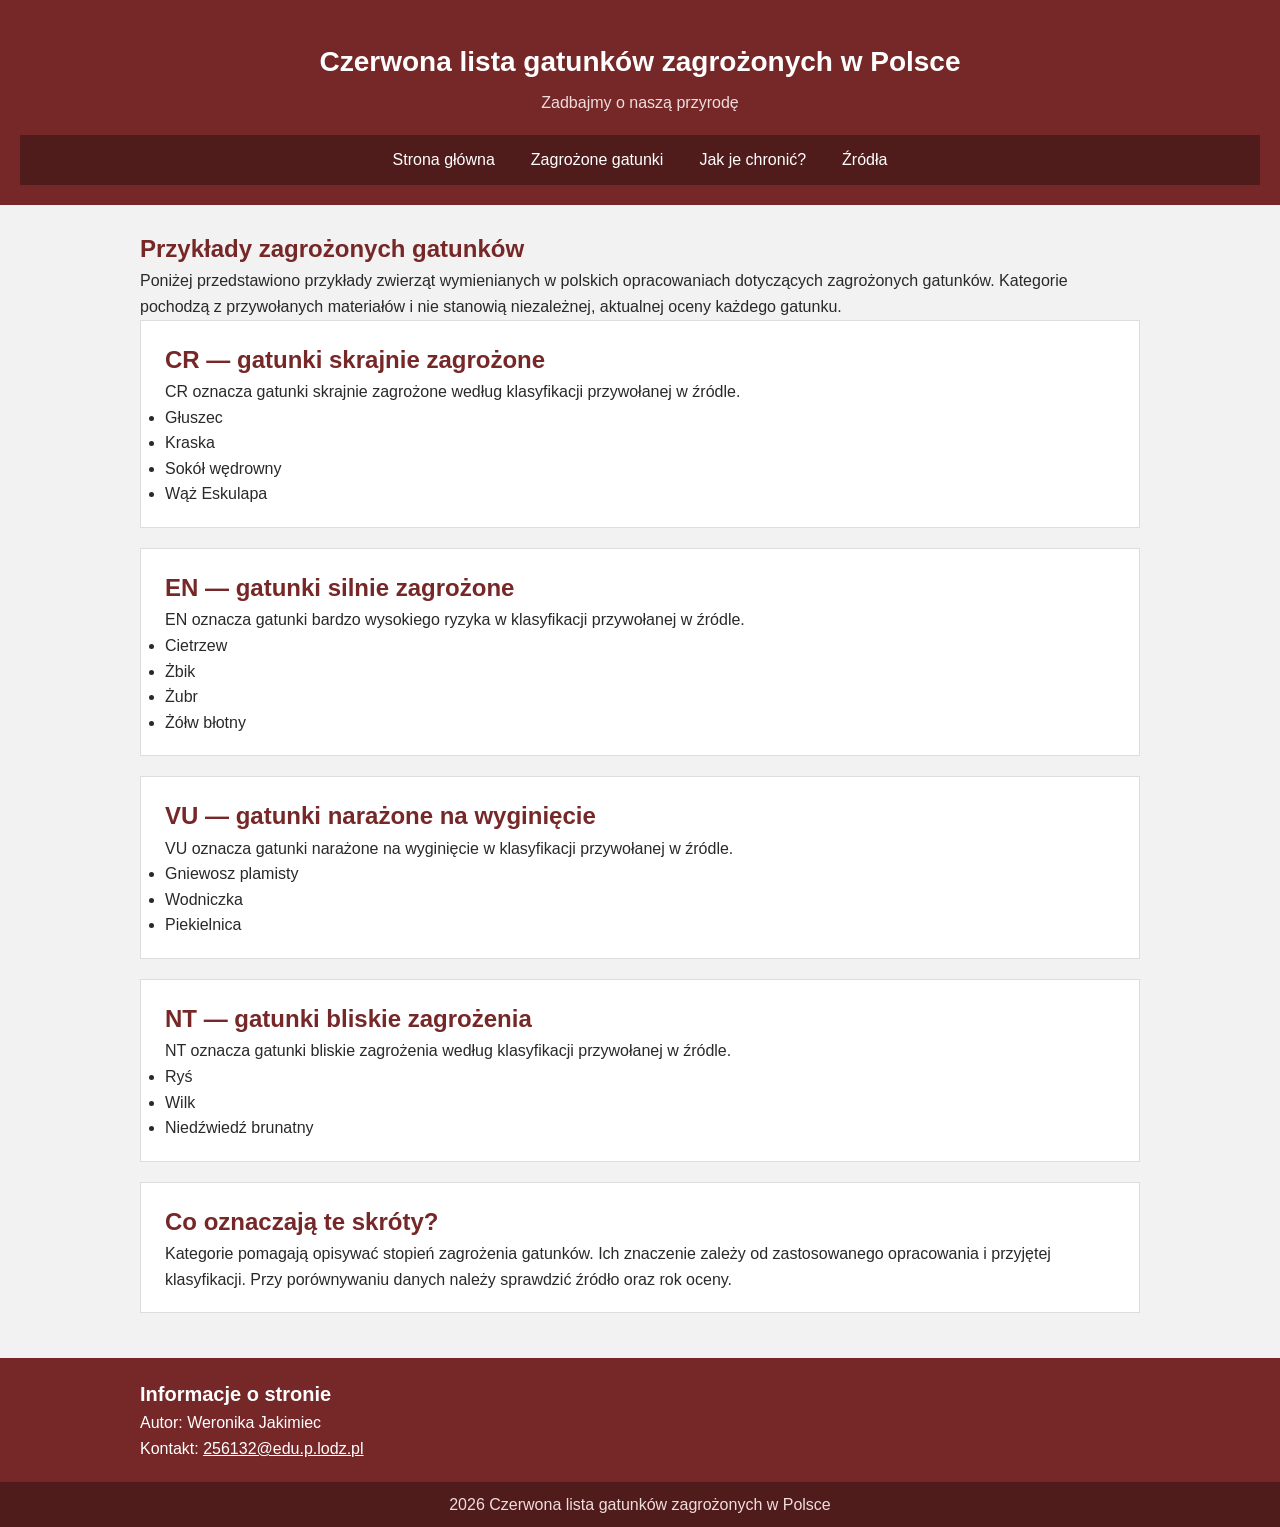
==== gatunki.html @ 68bc6d5d "dodanie podstron i pliku style" ====
<!doctype html>
<html lang="pl">
  <head>
    <meta charset="UTF-8" />
    <title>Zagrożone gatunki zwierząt — Polska</title>

    <meta name="author" content="Weronika Jakimiec" />
    <meta
      name="description"
      content="Przykłady gatunków zwierząt wymienianych w polskich czerwonych księgach."
    />
    <meta
      name="keywords"
      content="głuszec, żubr, żbik, ryś, wodniczka, zagrożone zwierzęta"
    />

    <link rel="stylesheet" href="style.css" />
  </head>

  <body>
    <header>
      <div class="content">
        <h1>
          <a href="index.html">
            Czerwona lista gatunków zagrożonych w Polsce
          </a>
        </h1>
        <p class="slogan">Zadbajmy o naszą przyrodę</p>
      </div>

      <nav>
        <ul>
          <li><a href="index.html">Strona główna</a></li>
          <li><a href="gatunki.html">Zagrożone gatunki</a></li>
          <li><a href="ochrona.html">Jak je chronić?</a></li>
          <li><a href="zrodla.html">Źródła</a></li>
        </ul>
      </nav>
    </header>

    <main class="content page-content">
      <h2>Przykłady zagrożonych gatunków</h2>

      <p>
        Poniżej przedstawiono przykłady zwierząt wymienianych w polskich
        opracowaniach dotyczących zagrożonych gatunków. Kategorie pochodzą z
        przywołanych materiałów i nie stanowią niezależnej, aktualnej oceny
        każdego gatunku.
      </p>

      <section class="section-box">
        <h2>CR — gatunki skrajnie zagrożone</h2>
        <p>
          CR oznacza gatunki skrajnie zagrożone według klasyfikacji przywołanej
          w źródle.
        </p>
        <ul>
          <li>Głuszec</li>
          <li>Kraska</li>
          <li>Sokół wędrowny</li>
          <li>Wąż Eskulapa</li>
        </ul>
      </section>

      <section class="section-box">
        <h2>EN — gatunki silnie zagrożone</h2>
        <p>
          EN oznacza gatunki bardzo wysokiego ryzyka w klasyfikacji przywołanej
          w źródle.
        </p>
        <ul>
          <li>Cietrzew</li>
          <li>Żbik</li>
          <li>Żubr</li>
          <li>Żółw błotny</li>
        </ul>
      </section>

      <section class="section-box">
        <h2>VU — gatunki narażone na wyginięcie</h2>
        <p>
          VU oznacza gatunki narażone na wyginięcie w klasyfikacji przywołanej w
          źródle.
        </p>
        <ul>
          <li>Gniewosz plamisty</li>
          <li>Wodniczka</li>
          <li>Piekielnica</li>
        </ul>
      </section>

      <section class="section-box">
        <h2>NT — gatunki bliskie zagrożenia</h2>
        <p>
          NT oznacza gatunki bliskie zagrożenia według klasyfikacji przywołanej
          w źródle.
        </p>
        <ul>
          <li>Ryś</li>
          <li>Wilk</li>
          <li>Niedźwiedź brunatny</li>
        </ul>
      </section>

      <section class="section-box">
        <h2>Co oznaczają te skróty?</h2>
        <p>
          Kategorie pomagają opisywać stopień zagrożenia gatunków. Ich znaczenie
          zależy od zastosowanego opracowania i przyjętej klasyfikacji. Przy
          porównywaniu danych należy sprawdzić źródło oraz rok oceny.
        </p>
      </section>
    </main>

    <footer>
      <div class="content footer-content">
        <h2>Informacje o stronie</h2>
        <p>Autor: Weronika Jakimiec</p>
        <p>
          Kontakt:
          <a href="mailto:256132@edu.p.lodz.pl"> 256132@edu.p.lodz.pl </a>
        </p>
      </div>

      <div class="copyright">
        <p>2026 Czerwona lista gatunków zagrożonych w Polsce</p>
      </div>
    </footer>
  </body>
</html>
---- style.css ----
/* Podstawowy wygląd strony */

* {
    margin: 0;
    padding: 0;
    box-sizing: border-box;
}

body {
    font-family: Arial, Helvetica, sans-serif;
    font-size: 16px;
    line-height: 1.6;
    color: #292929;
    background-color: #f2f2f2;

    min-height: 100vh;
    display: flex;
    flex-direction: column;
}

/* Wspólny kontener */

.content {
    width: min(1000px, 90%);
    margin: 0 auto;
}

/* Nagłówek strony */

header {
    background-color: #762727;
    color: white;
    padding: 20px;
    text-align: center;
}

header .content {
    padding: 20px 0;
}

header h1 {
    margin: 0;
    font-size: 28px;
}

header h1 a {
    color: white;
    text-decoration: none;
}

header h1 a:hover {
    text-decoration: underline;
}

.slogan {
    margin: 5px 0 0;
    color: #f1dddd;
}

/* Menu nawigacyjne */

nav {
    background-color: #501b1b;

}

nav ul {
    width: min(1000px, 100%);
    margin: 0 auto;
    padding: 0;
    list-style: none;

    display: flex;
    justify-content: center;
}

nav li {
    float: left;
}

nav a {
    display: block;
    padding: 12px 18px;
    color: white;
    text-decoration: none;

    transition: all 0.3s ease;
}

@media (hover:hover) {
    nav a:hover {
        background-color: #963d3d;
    }
}

/* Baner tekstowy */

.banner {
    padding: 40px 0;
    text-align: center;
    color: white;
    background-color: #9b4545;
    border-bottom: 5px solid #d5b7a0;
}

.banner h2 {
    margin: 0 0 10px;
    font-size: 30px;
}

.banner p {
    margin: 0;
    font-size: 18px;
}

/* Sekcje na stronie głównej */

main {
    flex: 1;
    padding: 20px, 10%;
}

.sections {
    display: flex;
    gap: clamp(1rem, 2vw, 3rem);
    padding: 25px 0 30px;
}

.section-box {
    flex: 1;
    min-width: 0;
    margin-bottom: 20px;
    padding: 20px 24px;
    background-color: white;
    border: 1px solid #dddddd;
}

.section-box h2 {
    margin-top: 0;
    color: #762727;
}

.section-box p:last-child {
    margin-bottom: 0;
}

a {
    color: #762727;
}

/* Główna treść podstron */

.page-content {
    padding-top: 25px;
    padding-bottom: 25px;
}

.page-content>h2 {
    color: #762727;
}

/* Kolumny i obrazy */

.kolumna {
    flex: 1;
    min-width: 0;
    background-color: #ecf0f1;
    padding: 20px;
    border-radius: 8px;
}

.kolumna h2 {
    margin-bottom: 15PX;
}

.kolumna img {
    width: 100%;
    height: auto;
}

/* Stopka */

footer {
    background-color: #762727;
    color: white;
}

.footer-content {
    width: min(1000px, 90%);
    margin: 0 auto;
    padding: 20px 0;
}

.footer-content h2 {
    margin-top: 0;
    font-size: 20px;
}

.footer-content a {
    color: white;
}

.copyright {
    padding: 10px 0;
    text-align: center;
    background-color: #501b1b;
    color: #f1dddd;
}

.copyright p {
    margin: 0;
}

/* Responsywność strony */

@media (max-width: 768px) {
    main {
        padding: 20px, 5%;
    }

    .sections {
        flex-direction: column;
    }

    nav ul {
        flex-direction: column;
    }

    nav a {
        text-align: center;
        padding: 20px;
    }

    nav li {
        margin-bottom: 5px;
    }

    .banner h2 {
        font-size: 25px;
    }

    .banner p {
        font-size: 16px;
    }

    header h1 {
        font-size: 24px;
    }

    .section-box {
        margin-bottom: 0;
    }
}
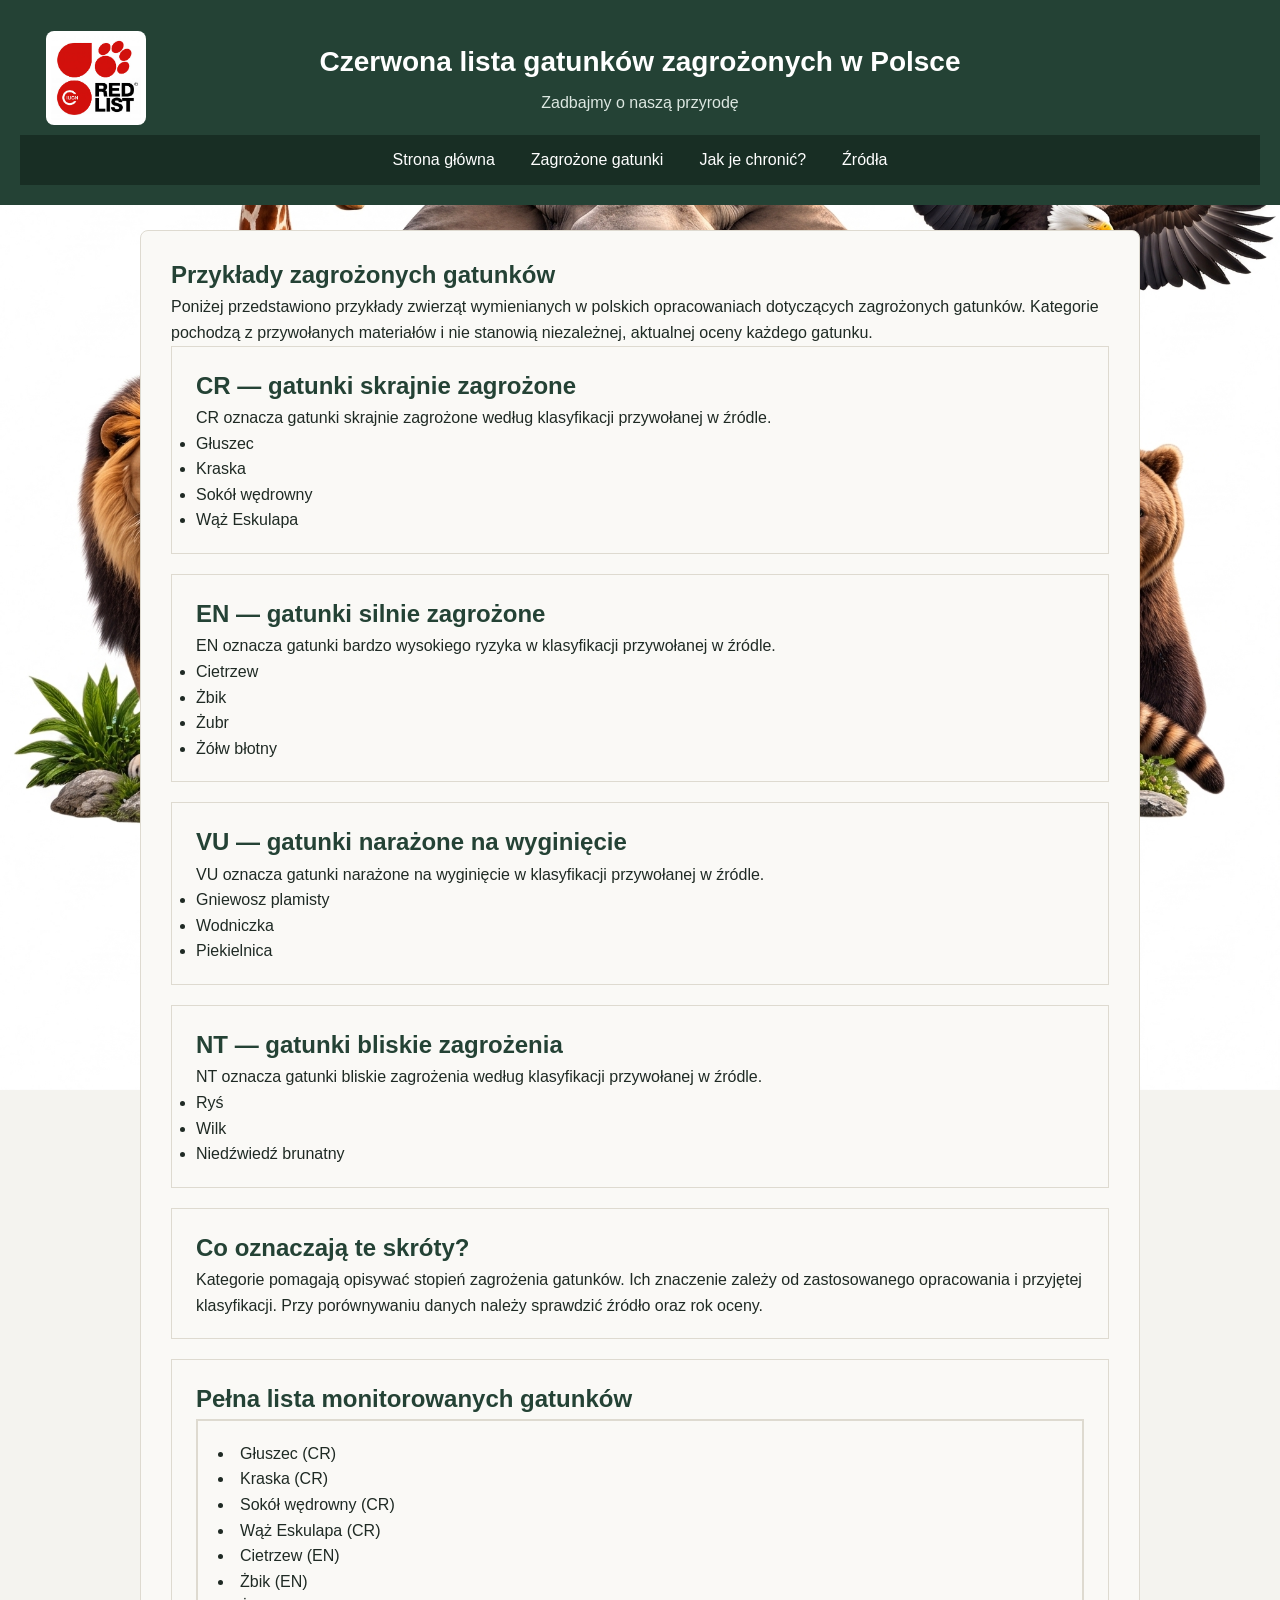
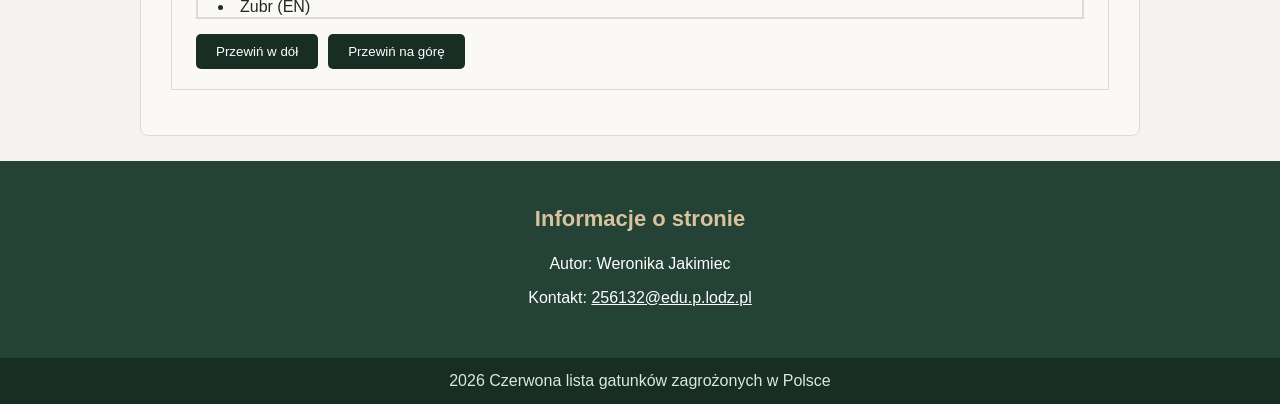
==== commit de095d49: "Chnges" ====
--- a/gatunki.html
+++ b/gatunki.html
@@ -15,21 +15,36 @@
     />
 
     <link rel="stylesheet" href="style.css" />
+    <link
+      rel="stylesheet"
+      href="https://cdn.jsdelivr.net/npm/bootstrap-icons@1.11.3/font/bootstrap-icons.min.css"
+    />
   </head>
 
   <body>
     <header>
-      <div class="content">
-        <h1>
-          <a href="index.html">
-            Czerwona lista gatunków zagrożonych w Polsce
-          </a>
-        </h1>
-        <p class="slogan">Zadbajmy o naszą przyrodę</p>
+      <div class="header-container">
+        <img
+          src="logo-strona.jpg"
+          alt="Logo Czerwonej Listy IUCN"
+          class="logo"
+        />
+
+        <div class="header-text">
+          <h1>
+            <a href="index.html">
+              Czerwona lista gatunków zagrożonych w Polsce
+            </a>
+          </h1>
+          <p class="slogan">Zadbajmy o naszą przyrodę</p>
+        </div>
       </div>
 
       <nav>
-        <ul>
+        <button id="menu-toggle" aria-label="Otwórz menu">
+          <i class="bi bi-list"></i>
+        </button>
+        <ul class="menu">
           <li><a href="index.html">Strona główna</a></li>
           <li><a href="gatunki.html">Zagrożone gatunki</a></li>
           <li><a href="ochrona.html">Jak je chronić?</a></li>
@@ -110,6 +125,38 @@
           porównywaniu danych należy sprawdzić źródło oraz rok oceny.
         </p>
       </section>
+
+      <section class="section-box">
+        <h2>Pełna lista monitorowanych gatunków</h2>
+
+        <div class="lista-gatunkow" id="lista">
+          <ul>
+            <li>Głuszec (CR)</li>
+            <li>Kraska (CR)</li>
+            <li>Sokół wędrowny (CR)</li>
+            <li>Wąż Eskulapa (CR)</li>
+            <li>Cietrzew (EN)</li>
+            <li>Żbik (EN)</li>
+            <li>Żubr (EN)</li>
+            <li>Żółw błotny (EN)</li>
+            <li>Gniewosz plamisty (VU)</li>
+            <li>Wodniczka (VU)</li>
+            <li>Piekielnica (VU)</li>
+            <li>Ryś (NT)</li>
+            <li>Wilk (NT)</li>
+            <li>Niedźwiedź brunatny (NT)</li>
+            <li>Morświn</li>
+            <li>Orzeł przedni</li>
+            <li>Puchacz</li>
+            <li>Nocek łydkowłosy</li>
+          </ul>
+        </div>
+
+        <div class="przyciski">
+          <button id="dol">Przewiń w dół</button>
+          <button id="gora">Przewiń na górę</button>
+        </div>
+      </section>
     </main>
 
     <footer>
@@ -126,5 +173,32 @@
         <p>2026 Czerwona lista gatunków zagrożonych w Polsce</p>
       </div>
     </footer>
+    <script>
+      const hamburger = document.querySelector("#menu-toggle");
+      const menu = document.querySelector(".menu");
+
+      hamburger.addEventListener("click", () => {
+        menu.classList.toggle("active");
+      });
+    </script>
+    <script>
+      const lista = document.querySelector("#lista");
+      const przyciskDol = document.querySelector("#dol");
+      const przyciskGora = document.querySelector("#gora");
+
+      przyciskDol.addEventListener("click", () => {
+        lista.scrollBy({
+          top: 100,
+          behavior: "smooth",
+        });
+      });
+
+      przyciskGora.addEventListener("click", () => {
+        lista.scrollTo({
+          top: 0,
+          behavior: "smooth",
+        });
+      });
+    </script>
   </body>
 </html>
--- a/style.css
+++ b/style.css
@@ -10,8 +10,13 @@
     font-family: Arial, Helvetica, sans-serif;
     font-size: 16px;
     line-height: 1.6;
-    color: #292929;
-    background-color: #f2f2f2;
+    color: #1f2a24;
+    background-color: #f4f3ef;
+    background-image: url("tło.jpg");
+    background-size: cover;
+    background-position: center;
+    background-repeat: no-repeat;
+    background-attachment: fixed;
 
     min-height: 100vh;
     display: flex;
@@ -28,7 +33,7 @@
 /* Nagłówek strony */
 
 header {
-    background-color: #762727;
+    background-color: #244235;
     color: white;
     padding: 20px;
     text-align: center;
@@ -54,14 +59,34 @@
 
 .slogan {
     margin: 5px 0 0;
-    color: #f1dddd;
+    color: #dce7e1;
+}
+
+.header-container {
+    display: flex;
+    align-items: center;
+    justify-content: center;
+    position: relative;
+    padding: 20px 0;
+}
+
+.logo {
+    position: absolute;
+    left: 2vw;
+    width: 100px;
+    height: auto;
+    background-color: white;
+    padding: 5px;
+    border-radius: 8px;
 }
 
 /* Menu nawigacyjne */
 
 nav {
-    background-color: #501b1b;
-
+    background-color: #182e24;
+    position: sticky;
+    top: 0;
+    z-index: 1000;
 }
 
 nav ul {
@@ -89,9 +114,46 @@
 
 @media (hover:hover) {
     nav a:hover {
-        background-color: #963d3d;
-    }
-}
+        background-color: #2f5444;
+        transform: scale(1.05);
+    }
+}
+
+@media (hover:hover) {
+    nav a:hover {
+        background-color: #2f5444;
+        transform: scale(1.05);
+    }
+}
+
+/* Przycisk hamburgera - ukryty na komputerach */
+
+#menu-toggle {
+    display: none;
+    justify-content: center;
+    align-items: center;
+    width: 100%;
+    padding: 15px;
+    border: none;
+    background-color: #182e24;
+    cursor: pointer;
+    transition: background-color 0.3s ease;
+}
+
+#menu-toggle i {
+    font-size: 2rem;
+    color: white;
+    transition: transform 0.3s ease;
+}
+
+#menu-toggle:hover {
+    background-color: #244235;
+}
+
+#menu-toggle:hover i {
+    transform: rotate(90deg);
+}
+
 
 /* Baner tekstowy */
 
@@ -99,8 +161,8 @@
     padding: 40px 0;
     text-align: center;
     color: white;
-    background-color: #9b4545;
-    border-bottom: 5px solid #d5b7a0;
+    background-color: #355e4b;
+    border-bottom: 5px solid #c9b082;
 }
 
 .banner h2 {
@@ -117,7 +179,12 @@
 
 main {
     flex: 1;
-    padding: 20px, 10%;
+    display: flex;
+    gap: clamp(1rem, 2vw, 3rem);
+    padding-left: 10%;
+    padding-right: 10%;
+    padding-top: 20px;
+    padding-bottom: 20px;
 }
 
 .sections {
@@ -131,13 +198,13 @@
     min-width: 0;
     margin-bottom: 20px;
     padding: 20px 24px;
-    background-color: white;
-    border: 1px solid #dddddd;
+    background-color: #faf9f6;
+    border: 1px solid #dedad0;
 }
 
 .section-box h2 {
     margin-top: 0;
-    color: #762727;
+    color: #244235;
 }
 
 .section-box p:last-child {
@@ -145,18 +212,23 @@
 }
 
 a {
-    color: #762727;
+    color: #244235;
 }
 
 /* Główna treść podstron */
 
 .page-content {
-    padding-top: 25px;
-    padding-bottom: 25px;
+    display: block;
+    padding: 25px 30px;
+    margin-top: 25px;
+    margin-bottom: 25px;
+    background-color: #faf9f6;
+    border: 1px solid #dedad0;
+    border-radius: 8px;
 }
 
 .page-content>h2 {
-    color: #762727;
+    color: #244235;
 }
 
 /* Kolumny i obrazy */
@@ -164,7 +236,7 @@
 .kolumna {
     flex: 1;
     min-width: 0;
-    background-color: #ecf0f1;
+    background-color: #faf9f6;
     padding: 20px;
     border-radius: 8px;
 }
@@ -178,37 +250,137 @@
     height: auto;
 }
 
+.lista-gatunkow {
+    max-height: 200px;
+    /* Stała wysokość ukrywająca część listy */
+    overflow: auto;
+    padding: 20px;
+    border: 2px solid #dedad0;
+    background-color: #faf9f6;
+    scroll-behavior: smooth;
+    margin-bottom: 15px;
+}
+
+.lista-gatunkow ul {
+    list-style-position: inside;
+    /* Żeby kropki listy nie wychodziły poza ramkę */
+}
+
+.przyciski {
+    display: flex;
+    gap: 10px;
+}
+
+.przyciski button {
+    padding: 10px 20px;
+    border: none;
+    border-radius: 5px;
+    background-color: #182e24;
+    color: white;
+    cursor: pointer;
+    transition: background-color 0.3s ease;
+}
+
+.przyciski button:hover {
+    background-color: #2f5444;
+}
+
 /* Stopka */
 
 footer {
-    background-color: #762727;
+    background-color: #244235;
     color: white;
 }
 
 .footer-content {
     width: min(1000px, 90%);
     margin: 0 auto;
-    padding: 20px 0;
+    padding: 40px 0;
+    /* Zwiększony odstęp góra-dół z 20px na 40px */
+    text-align: center;
+    /* Dodane wyśrodkowanie całej zawartości */
 }
 
 .footer-content h2 {
     margin-top: 0;
-    font-size: 20px;
+    margin-bottom: 15px;
+    /* Dodany odstęp pod nagłówkiem */
+    font-size: 22px;
+    /* Lekko powiększony nagłówek */
+    color: #d8c39e;
+    /* Zmieniony kolor nagłówka na beżowy (ten sam co pod banerem) */
+}
+
+/* Nowa reguła: dodaje delikatne odstępy między linijkami tekstu */
+.footer-content p {
+    margin-bottom: 8px;
 }
 
 .footer-content a {
     color: white;
+    text-decoration: underline;
+    /* Podkreślenie, żeby adres e-mail był wyraźniejszy */
 }
 
 .copyright {
     padding: 10px 0;
     text-align: center;
-    background-color: #501b1b;
-    color: #f1dddd;
+    background-color: #182e24;
+    color: #dce7e1;
 }
 
 .copyright p {
     margin: 0;
+}
+
+/* Animacja najechania na pudełka sekcji - płynne przejście */
+.section-box,
+.kolumna {
+    transition: transform 0.3s ease;
+}
+
+/* Po najechaniu myszką kafelki nieznacznie się powiększą */
+.section-box:hover,
+.kolumna:hover {
+    transform: scale(1.03);
+}
+
+/* --- KOD OKNA MODALNEGO --- */
+.modal {
+    display: none;
+    position: fixed;
+    inset: 0;
+    background-color: rgba(0, 0, 0, 0.6);
+    justify-content: center;
+    align-items: center;
+    z-index: 2000;
+}
+
+.modal.show {
+    display: flex;
+}
+
+.modal-content {
+    background-color: #faf9f6;
+    padding: 30px;
+    width: min(90%, 400px);
+    border-radius: 8px;
+    position: relative;
+    text-align: center;
+}
+
+.close-btn {
+    position: absolute;
+    top: 10px;
+    right: 15px;
+    border: none;
+    background: none;
+    font-size: 1.5rem;
+    cursor: pointer;
+}
+
+.no-scroll {
+    overflow: hidden;
 }
 
 /* Responsywność strony */
@@ -218,7 +390,7 @@
         padding: 20px, 5%;
     }
 
-    .sections {
+    main {
         flex-direction: column;
     }
 
@@ -250,4 +422,41 @@
     .section-box {
         margin-bottom: 0;
     }
+
+    .header-container {
+        flex-direction: column;
+        text-align: center;
+        position: static;
+    }
+
+    .logo {
+        position: static;
+        margin-bottom: 15px;
+    }
+
+    .header-container {
+        flex-direction: column;
+        text-align: center;
+        position: static;
+    }
+
+    .logo {
+        position: static;
+        margin-bottom: 15px;
+    }
+
+    /* KOD Z KROKU 5: */
+    #menu-toggle {
+        display: flex;
+    }
+
+    .menu {
+        display: none;
+        flex-direction: column;
+        width: 100%;
+    }
+
+    .menu.active {
+        display: flex;
+    }
 }
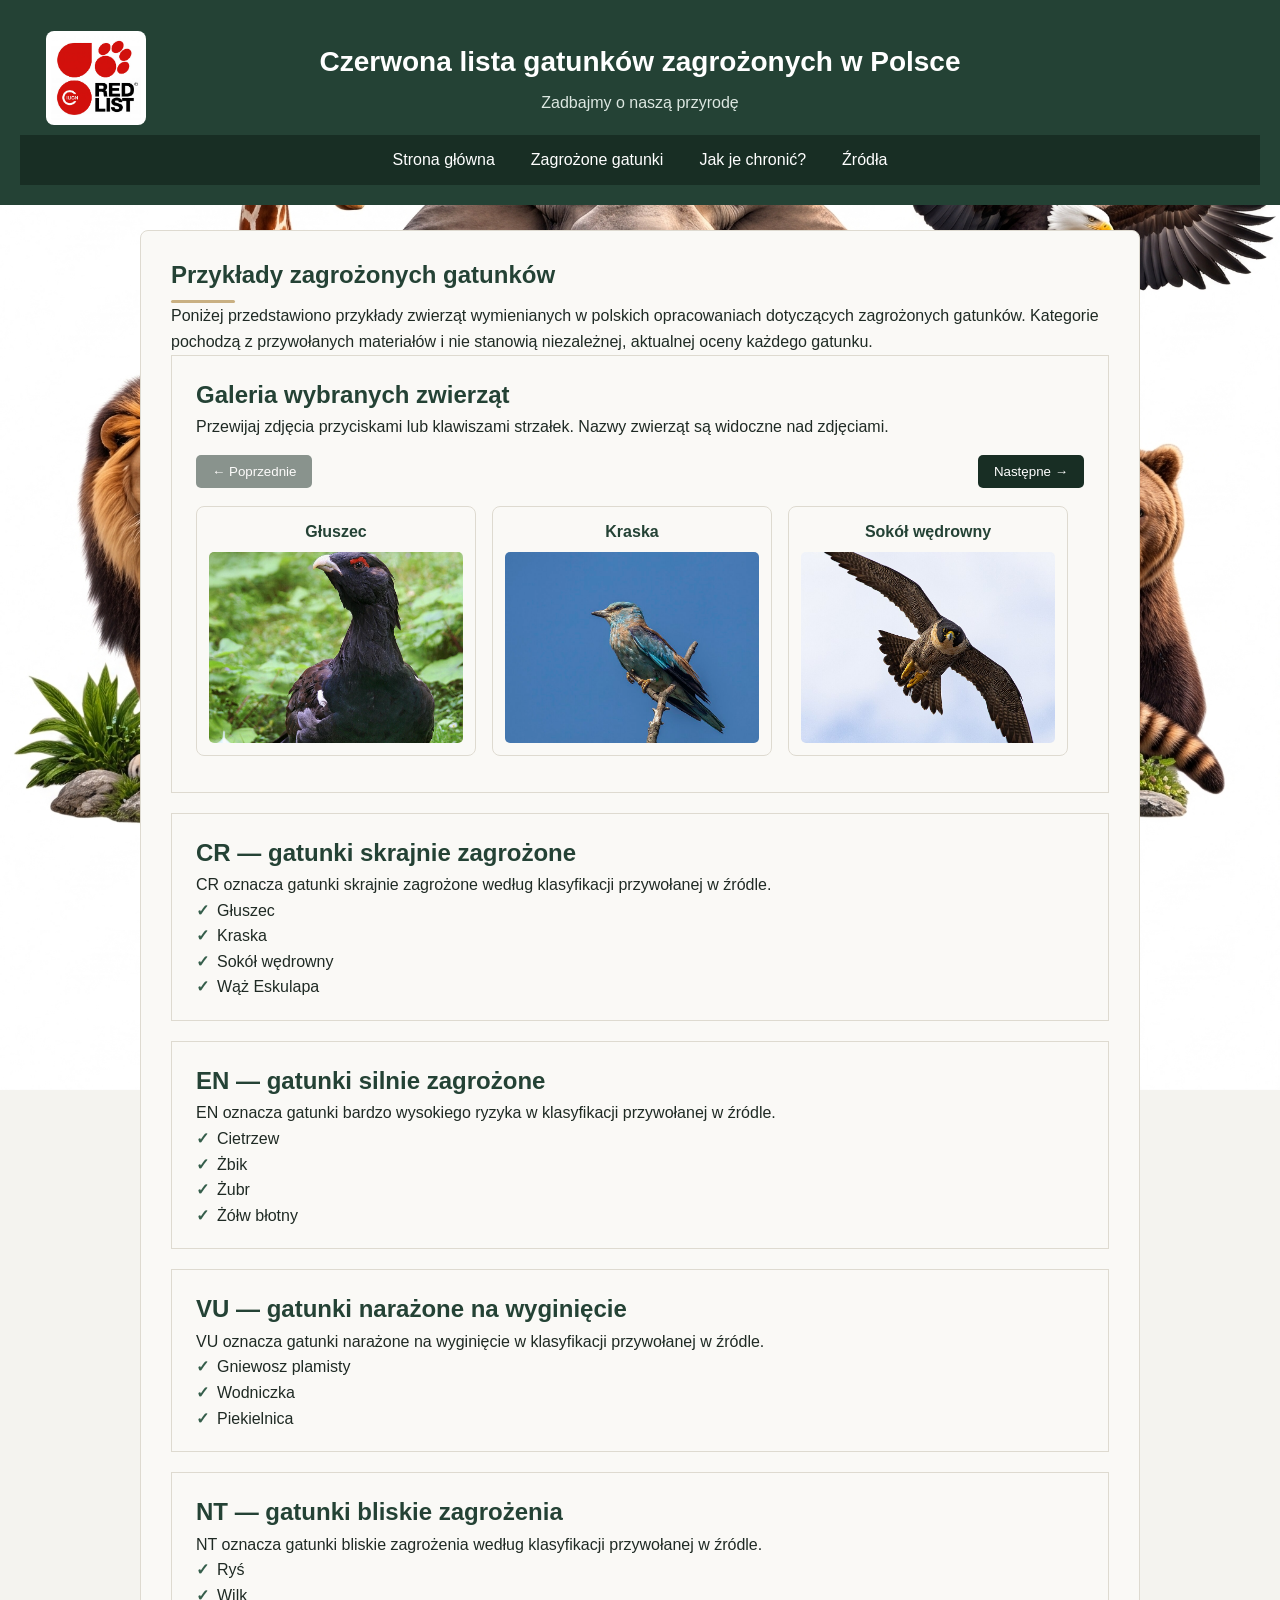
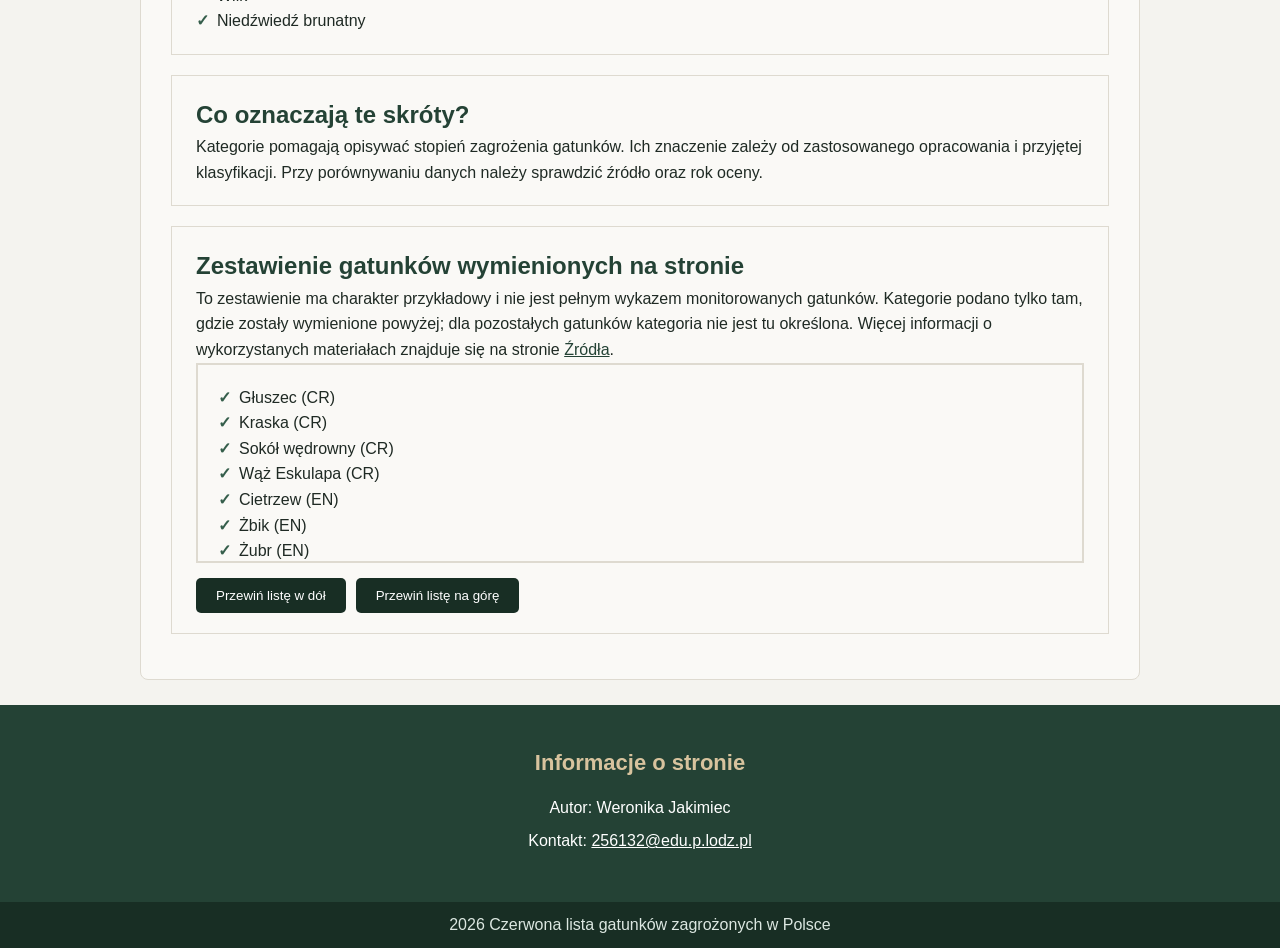
==== commit 9d0d7d23: "a lot of changes, pictures and interactive gallery" ====
--- a/gatunki.html
+++ b/gatunki.html
@@ -25,7 +25,7 @@
     <header>
       <div class="header-container">
         <img
-          src="logo-strona.jpg"
+          src="images/logo-strona.jpg"
           alt="Logo Czerwonej Listy IUCN"
           class="logo"
         />
@@ -41,10 +41,16 @@
       </div>
 
       <nav>
-        <button id="menu-toggle" aria-label="Otwórz menu">
-          <i class="bi bi-list"></i>
+        <button
+          id="menu-toggle"
+          type="button"
+          aria-label="Otwórz menu"
+          aria-controls="menu-list"
+          aria-expanded="false"
+        >
+          <i class="bi bi-list" aria-hidden="true"></i>
         </button>
-        <ul class="menu">
+        <ul class="menu" id="menu-list">
           <li><a href="index.html">Strona główna</a></li>
           <li><a href="gatunki.html">Zagrożone gatunki</a></li>
           <li><a href="ochrona.html">Jak je chronić?</a></li>
@@ -63,6 +69,200 @@
         każdego gatunku.
       </p>
 
+      <section class="section-box galeria-sekcja" aria-labelledby="galeria-title">
+        <h2 id="galeria-title">Galeria wybranych zwierząt</h2>
+        <p>
+          Przewijaj zdjęcia przyciskami lub klawiszami strzałek. Nazwy zwierząt
+          są widoczne nad zdjęciami.
+        </p>
+        <div class="galeria-przyciski">
+          <button
+            id="galeria-wstecz"
+            type="button"
+            aria-label="Przewiń galerię w lewo"
+          >
+            &larr; Poprzednie
+          </button>
+          <button
+            id="galeria-dalej"
+            type="button"
+            aria-label="Przewiń galerię w prawo"
+          >
+            Następne &rarr;
+          </button>
+        </div>
+        <div
+          class="galeria-zwierzat"
+          id="galeria-zwierzat"
+          role="region"
+          aria-label="Galeria zdjęć zagrożonych zwierząt"
+          tabindex="0"
+        >
+          <figure>
+            <figcaption>Głuszec</figcaption>
+            <img
+              src="images/gluszec.jpg"
+              alt="Głuszec w leśnym otoczeniu"
+              loading="lazy"
+              decoding="async"
+            />
+          </figure>
+          <figure>
+            <figcaption>Kraska</figcaption>
+            <img
+              src="images/kraska.jpg"
+              alt="Kraska siedząca na gałęzi"
+              loading="lazy"
+              decoding="async"
+            />
+          </figure>
+          <figure>
+            <figcaption>Sokół wędrowny</figcaption>
+            <img
+              src="images/sokol-wedrowny.jpg"
+              alt="Sokół wędrowny w locie"
+              loading="lazy"
+              decoding="async"
+            />
+          </figure>
+          <figure>
+            <figcaption>Wąż Eskulapa</figcaption>
+            <img
+              src="images/waz-eskulapa.jpg"
+              alt="Wąż Eskulapa"
+              loading="lazy"
+              decoding="async"
+            />
+          </figure>
+          <figure>
+            <figcaption>Cietrzew</figcaption>
+            <img
+              src="images/cietrzew.jpg"
+              alt="Cietrzew"
+              loading="lazy"
+              decoding="async"
+            />
+          </figure>
+          <figure>
+            <figcaption>Żbik</figcaption>
+            <img
+              src="images/zbik.jpg"
+              alt="Żbik europejski"
+              loading="lazy"
+              decoding="async"
+            />
+          </figure>
+          <figure>
+            <figcaption>Żubr</figcaption>
+            <img
+              src="images/zubr.jpg"
+              alt="Żubr w naturalnym otoczeniu"
+              loading="lazy"
+              decoding="async"
+            />
+          </figure>
+          <figure>
+            <figcaption>Żółw błotny</figcaption>
+            <img
+              src="images/zolw-blotny.jpg"
+              alt="Żółw błotny w środowisku naturalnym"
+              loading="lazy"
+              decoding="async"
+            />
+          </figure>
+          <figure>
+            <figcaption>Gniewosz plamisty</figcaption>
+            <img
+              src="images/gniewosz-plamisty.png"
+              alt="Gniewosz plamisty"
+              loading="lazy"
+              decoding="async"
+            />
+          </figure>
+          <figure>
+            <figcaption>Wodniczka</figcaption>
+            <img
+              src="images/wodniczka.jpg"
+              alt="Wodniczka"
+              loading="lazy"
+              decoding="async"
+            />
+          </figure>
+          <figure>
+            <figcaption>Piekielnica</figcaption>
+            <img
+              src="images/piekielnica.jpg"
+              alt="Piekielnica"
+              loading="lazy"
+              decoding="async"
+            />
+          </figure>
+          <figure>
+            <figcaption>Ryś</figcaption>
+            <img
+              src="images/rys.jpg"
+              alt="Ryś euroazjatycki"
+              loading="lazy"
+              decoding="async"
+            />
+          </figure>
+          <figure>
+            <figcaption>Wilk</figcaption>
+            <img
+              src="images/wilk.jpg"
+              alt="Wilk"
+              loading="lazy"
+              decoding="async"
+            />
+          </figure>
+          <figure>
+            <figcaption>Niedźwiedź brunatny</figcaption>
+            <img
+              src="images/niedzwiedz-brunatny.jpg"
+              alt="Niedźwiedź brunatny"
+              loading="lazy"
+              decoding="async"
+            />
+          </figure>
+          <figure>
+            <figcaption>Morświn</figcaption>
+            <img
+              src="images/morswin.jpg"
+              alt="Morświn"
+              loading="lazy"
+              decoding="async"
+            />
+          </figure>
+          <figure>
+            <figcaption>Orzeł przedni</figcaption>
+            <img
+              src="images/orzel-przedni.jpg"
+              alt="Orzeł przedni"
+              loading="lazy"
+              decoding="async"
+            />
+          </figure>
+          <figure>
+            <figcaption>Puchacz</figcaption>
+            <img
+              src="images/puchacz.jpg"
+              alt="Puchacz"
+              loading="lazy"
+              decoding="async"
+            />
+          </figure>
+          <figure>
+            <figcaption>Nocek łydkowłosy</figcaption>
+            <img
+              src="images/nocek-lydkowlosy.jpg"
+              alt="Nocek łydkowłosy"
+              loading="lazy"
+              decoding="async"
+            />
+          </figure>
+        </div>
+      </section>
+
       <section class="section-box">
         <h2>CR — gatunki skrajnie zagrożone</h2>
         <p>
@@ -127,7 +327,14 @@
       </section>
 
       <section class="section-box">
-        <h2>Pełna lista monitorowanych gatunków</h2>
+        <h2>Zestawienie gatunków wymienionych na stronie</h2>
+        <p>
+          To zestawienie ma charakter przykładowy i nie jest pełnym wykazem
+          monitorowanych gatunków. Kategorie podano tylko tam, gdzie zostały
+          wymienione powyżej; dla pozostałych gatunków kategoria nie jest tu
+          określona. Więcej informacji o wykorzystanych materiałach znajduje się
+          na stronie <a href="zrodla.html">Źródła</a>.
+        </p>
 
         <div class="lista-gatunkow" id="lista">
           <ul>
@@ -153,8 +360,8 @@
         </div>
 
         <div class="przyciski">
-          <button id="dol">Przewiń w dół</button>
-          <button id="gora">Przewiń na górę</button>
+          <button id="dol" type="button">Przewiń listę w dół</button>
+          <button id="gora" type="button">Przewiń listę na górę</button>
         </div>
       </section>
     </main>
@@ -178,7 +385,13 @@
       const menu = document.querySelector(".menu");
 
       hamburger.addEventListener("click", () => {
-        menu.classList.toggle("active");
+        const isExpanded = hamburger.getAttribute("aria-expanded") === "true";
+        hamburger.setAttribute("aria-expanded", String(!isExpanded));
+        hamburger.setAttribute(
+          "aria-label",
+          isExpanded ? "Otwórz menu" : "Zamknij menu",
+        );
+        menu.classList.toggle("active", !isExpanded);
       });
     </script>
     <script>
@@ -188,7 +401,7 @@
 
       przyciskDol.addEventListener("click", () => {
         lista.scrollBy({
-          top: 100,
+          top: lista.clientHeight,
           behavior: "smooth",
         });
       });
@@ -199,6 +412,42 @@
           behavior: "smooth",
         });
       });
+
+      const galeria = document.querySelector("#galeria-zwierzat");
+      const przyciskWstecz = document.querySelector("#galeria-wstecz");
+      const przyciskDalej = document.querySelector("#galeria-dalej");
+
+      const aktualizujPrzyciskiGalerii = () => {
+        const maksymalnePrzewiniecie =
+          galeria.scrollWidth - galeria.clientWidth;
+        przyciskWstecz.disabled = galeria.scrollLeft <= 5;
+        przyciskDalej.disabled =
+          galeria.scrollLeft >= maksymalnePrzewiniecie - 5;
+      };
+
+      const przewinGalerie = (kierunek) => {
+        const karta = galeria.querySelector("figure");
+        const odstep = parseFloat(getComputedStyle(galeria).gap) || 0;
+        const przesuniecie = karta.getBoundingClientRect().width + odstep;
+        const zachowanie = window.matchMedia(
+          "(prefers-reduced-motion: reduce)",
+        ).matches
+          ? "auto"
+          : "smooth";
+
+        galeria.scrollBy({
+          left: kierunek * przesuniecie,
+          behavior: zachowanie,
+        });
+      };
+
+      przyciskWstecz.addEventListener("click", () => przewinGalerie(-1));
+      przyciskDalej.addEventListener("click", () => przewinGalerie(1));
+      galeria.addEventListener("scroll", aktualizujPrzyciskiGalerii, {
+        passive: true,
+      });
+      window.addEventListener("resize", aktualizujPrzyciskiGalerii);
+      aktualizujPrzyciskiGalerii();
     </script>
   </body>
 </html>
--- a/style.css
+++ b/style.css
@@ -12,7 +12,7 @@
     line-height: 1.6;
     color: #1f2a24;
     background-color: #f4f3ef;
-    background-image: url("tło.jpg");
+    background-image: url("images/t%C5%82o.jpg");
     background-size: cover;
     background-position: center;
     background-repeat: no-repeat;
@@ -108,8 +108,7 @@
     padding: 12px 18px;
     color: white;
     text-decoration: none;
-
-    transition: all 0.3s ease;
+    transition: background-color 0.3s ease, transform 0.3s ease;
 }
 
 @media (hover:hover) {
@@ -119,11 +118,16 @@
     }
 }
 
-@media (hover:hover) {
-    nav a:hover {
-        background-color: #2f5444;
-        transform: scale(1.05);
-    }
+nav a:focus-visible,
+#menu-toggle:focus-visible {
+    outline: 3px solid #f1ce78;
+    outline-offset: -3px;
+}
+
+a:focus-visible,
+button:focus-visible {
+    outline: 3px solid #244235;
+    outline-offset: 3px;
 }
 
 /* Przycisk hamburgera - ukryty na komputerach */
@@ -207,6 +211,28 @@
     color: #244235;
 }
 
+.page-content>h2::after {
+    content: "";
+    display: block;
+    width: 4rem;
+    height: 3px;
+    margin-top: 6px;
+    border-radius: 2px;
+    background-color: #c9b082;
+}
+
+.section-box ul {
+    padding-left: 0;
+    list-style: none;
+}
+
+.section-box li::before {
+    content: "\2713";
+    margin-right: 0.5em;
+    color: #355e4b;
+    font-weight: bold;
+}
+
 .section-box p:last-child {
     margin-bottom: 0;
 }
@@ -241,6 +267,19 @@
     border-radius: 8px;
 }
 
+.home-columns .kolumna {
+    display: flex;
+    flex-direction: column;
+}
+
+.home-columns .podglad-kategorii,
+.home-columns .mini-galeria,
+.home-columns .zdjecie-siedliska {
+    margin-top: auto;
+    margin-bottom: auto;
+    padding-top: 18px;
+}
+
 .kolumna h2 {
     margin-bottom: 15PX;
 }
@@ -248,6 +287,115 @@
 .kolumna img {
     width: 100%;
     height: auto;
+}
+
+.podglad-kategorii {
+    display: grid;
+    grid-template-columns: repeat(2, minmax(0, 1fr));
+    gap: 8px;
+    margin-top: 18px;
+    list-style: none;
+}
+
+.podglad-kategorii li {
+    display: flex;
+    align-items: center;
+    gap: 8px;
+    padding: 8px;
+    border-left: 3px solid #c9b082;
+    border-radius: 4px;
+    background-color: #f0f2ed;
+    font-size: 0.9rem;
+}
+
+.podglad-kategorii strong {
+    color: #244235;
+}
+
+.mini-galeria {
+    display: grid;
+    grid-template-columns: repeat(3, minmax(0, 1fr));
+    gap: 8px;
+    margin-top: 18px;
+}
+
+.mini-galeria figure {
+    min-width: 0;
+    margin: 0;
+}
+
+.mini-galeria img {
+    display: block;
+    width: 100%;
+    height: 90px;
+    border-radius: 5px;
+    object-fit: cover;
+}
+
+.mini-galeria figcaption {
+    margin-top: 4px;
+    color: #244235;
+    font-size: 0.8rem;
+    text-align: center;
+}
+
+.zdjecie-siedliska {
+    margin: 18px 0 0;
+}
+
+.zdjecie-siedliska img {
+    display: block;
+    width: 100%;
+    aspect-ratio: 4 / 3;
+    border-radius: 5px;
+    object-fit: cover;
+}
+
+.zdjecie-siedliska figcaption {
+    margin-top: 4px;
+    color: #526056;
+    font-size: 0.85rem;
+    text-align: center;
+}
+
+.ochrona-lista {
+    max-width: 760px;
+    margin: 0 auto;
+}
+
+.ochrona-lista .section-box {
+    margin: 0;
+    padding: 18px 8px;
+    border: 0;
+    border-bottom: 1px solid #dedad0;
+    border-radius: 0;
+    background-color: transparent;
+}
+
+.ochrona-lista .section-box:last-child {
+    border-bottom: 0;
+}
+
+.ochrona-lista .section-box h2 {
+    display: flex;
+    align-items: center;
+    gap: 12px;
+}
+
+.ochrona-ikona {
+    display: grid;
+    flex: 0 0 34px;
+    width: 34px;
+    height: 34px;
+    place-items: center;
+    border-radius: 50%;
+    background-color: #e8eee8;
+    color: #244235;
+    font-size: 1rem;
+}
+
+.ochrona-lista .section-box p {
+    margin: 0 0 0 46px;
 }
 
 .lista-gatunkow {
@@ -266,6 +414,102 @@
     /* Żeby kropki listy nie wychodziły poza ramkę */
 }
 
+.galeria-przyciski {
+    display: flex;
+    justify-content: space-between;
+    gap: 10px;
+    margin: 15px 0 10px;
+}
+
+.galeria-przyciski button {
+    padding: 9px 16px;
+    border: 0;
+    border-radius: 5px;
+    background-color: #182e24;
+    color: white;
+    cursor: pointer;
+    transition: background-color 0.2s ease;
+}
+
+.galeria-przyciski button:hover {
+    background-color: #2f5444;
+}
+
+.galeria-przyciski button:disabled {
+    opacity: 0.5;
+    cursor: not-allowed;
+}
+
+.galeria-zwierzat {
+    display: flex;
+    gap: 16px;
+    overflow-x: auto;
+    padding: 8px 4px 16px;
+    scroll-behavior: smooth;
+    scroll-snap-type: x mandatory;
+    overscroll-behavior-x: contain;
+}
+
+.galeria-zwierzat figure {
+    flex: 0 0 min(78%, 280px);
+    min-width: 0;
+    padding: 12px;
+    border: 1px solid #dedad0;
+    border-radius: 8px;
+    background-color: #faf9f6;
+    scroll-snap-align: start;
+    animation: pojawienie-karty 0.45s ease both;
+}
+
+.galeria-zwierzat figcaption {
+    margin-bottom: 8px;
+    color: #244235;
+    font-weight: bold;
+    text-align: center;
+}
+
+.galeria-zwierzat img {
+    display: block;
+    width: 100%;
+    aspect-ratio: 4 / 3;
+    border-radius: 5px;
+    object-fit: cover;
+    transition: transform 0.25s ease;
+}
+
+.galeria-zwierzat figure:first-child img {
+    object-position: center 25%;
+}
+
+@keyframes pojawienie-karty {
+    from {
+        opacity: 0;
+        transform: translateY(10px);
+    }
+
+    to {
+        opacity: 1;
+        transform: translateY(0);
+    }
+}
+
+@media (hover: hover) and (prefers-reduced-motion: no-preference) {
+    .galeria-zwierzat figure:hover img {
+        transform: scale(1.04);
+    }
+}
+
+@media (hover: hover) {
+    .galeria-zwierzat figure:hover {
+        border-color: #b6aa91;
+    }
+}
+
+.galeria-zwierzat:focus-visible {
+    outline: 3px solid #244235;
+    outline-offset: 3px;
+}
+
 .przyciski {
     display: flex;
     gap: 10px;
@@ -333,16 +577,17 @@
     margin: 0;
 }
 
-/* Animacja najechania na pudełka sekcji - płynne przejście */
+/* Subtelne podniesienie sekcji na urządzeniach z myszą */
 .section-box,
 .kolumna {
-    transition: transform 0.3s ease;
-}
-
-/* Po najechaniu myszką kafelki nieznacznie się powiększą */
-.section-box:hover,
-.kolumna:hover {
-    transform: scale(1.03);
+    transition: transform 0.2s ease;
+}
+
+@media (hover: hover) and (prefers-reduced-motion: no-preference) {
+    .section-box:hover,
+    .kolumna:hover {
+        transform: translateY(-2px);
+    }
 }
 
 /* --- KOD OKNA MODALNEGO --- */
@@ -387,7 +632,7 @@
 
 @media (max-width: 768px) {
     main {
-        padding: 20px, 5%;
+        padding: 20px 5%;
     }
 
     main {
@@ -434,17 +679,6 @@
         margin-bottom: 15px;
     }
 
-    .header-container {
-        flex-direction: column;
-        text-align: center;
-        position: static;
-    }
-
-    .logo {
-        position: static;
-        margin-bottom: 15px;
-    }
-
     /* KOD Z KROKU 5: */
     #menu-toggle {
         display: flex;
@@ -459,4 +693,22 @@
     .menu.active {
         display: flex;
     }
+
+    .galeria-zwierzat figure {
+        flex-basis: min(82%, 280px);
+    }
+}
+
+@media (prefers-reduced-motion: reduce) {
+    .galeria-zwierzat {
+        scroll-behavior: auto;
+    }
+
+    .galeria-zwierzat figure {
+        animation: none;
+    }
+
+    .galeria-zwierzat img {
+        transition: none;
+    }
 }
